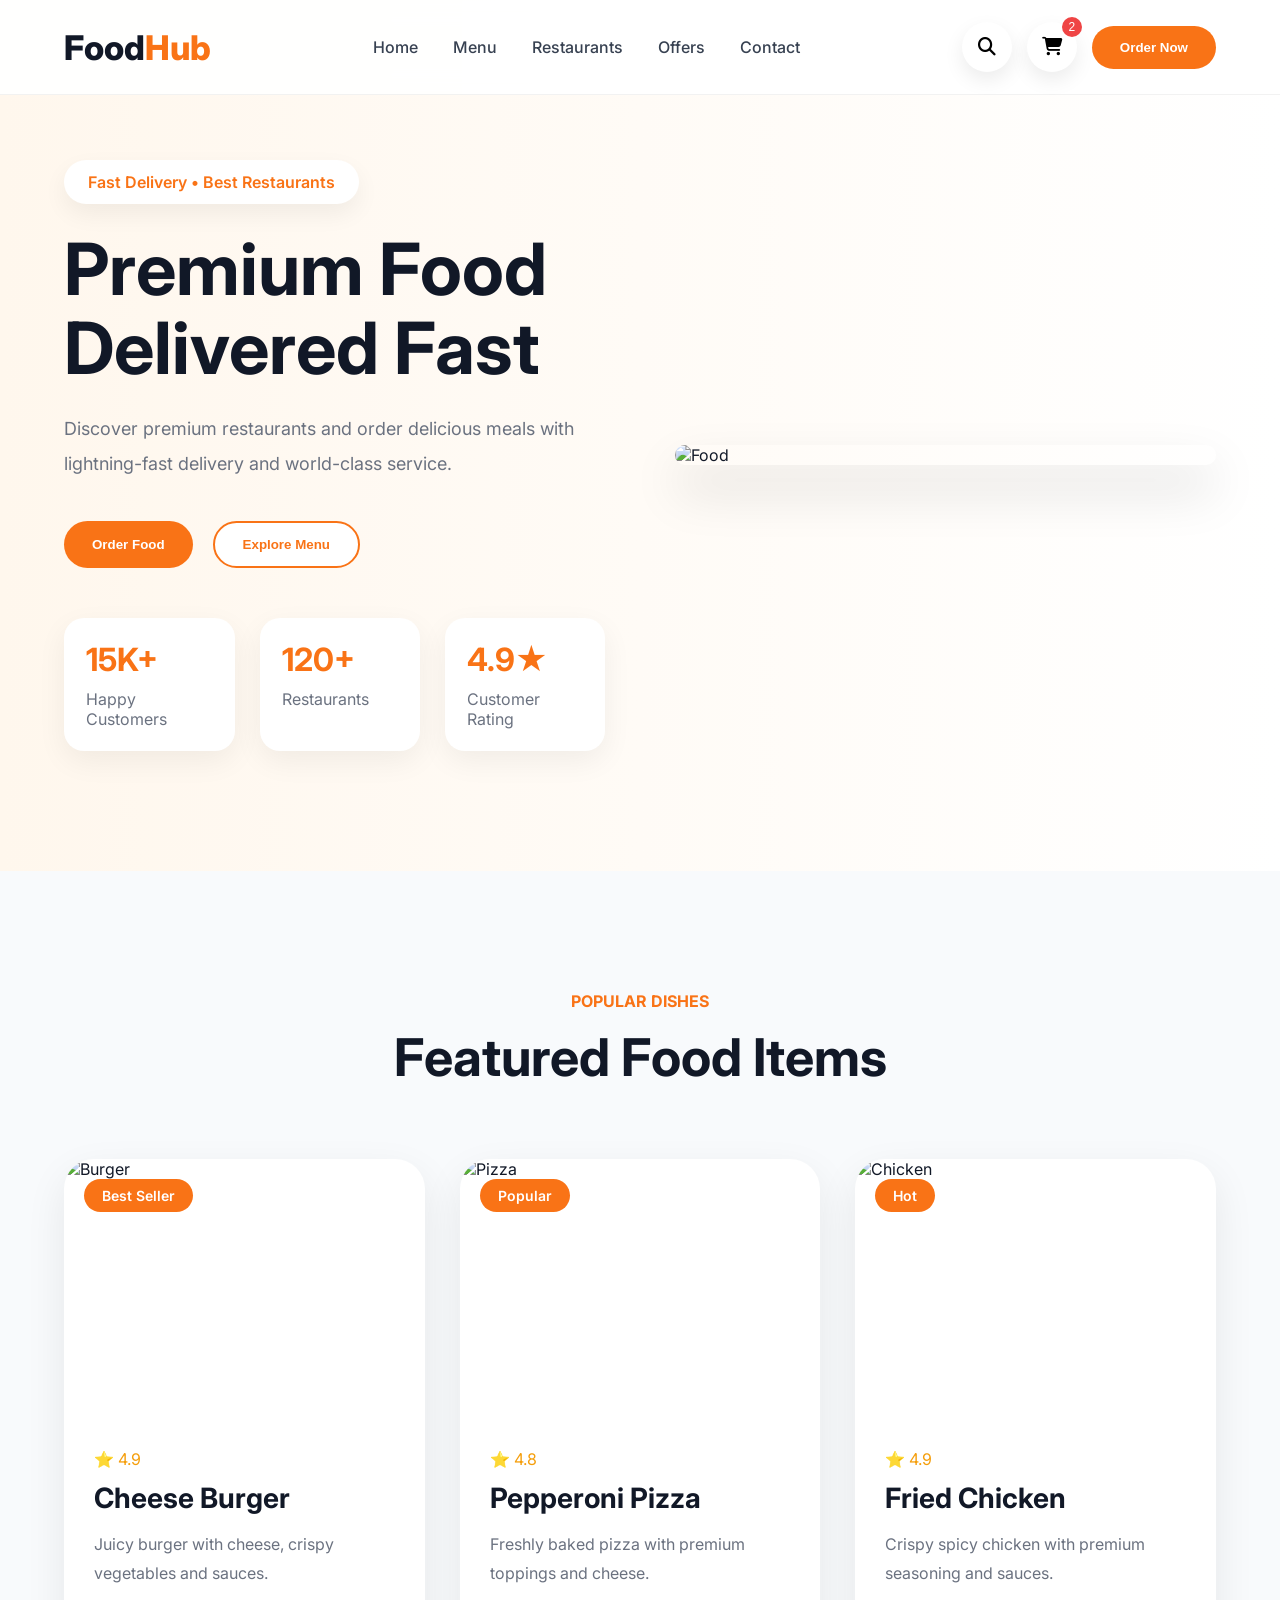
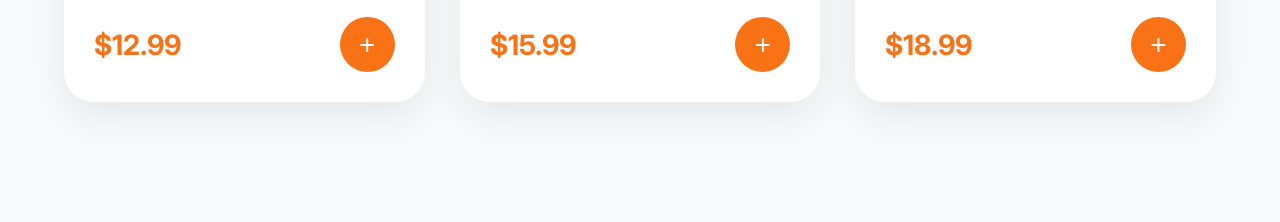
==== index.html @ e3706f66 "Add files via upload" ====
<!DOCTYPE html>
<html lang="en">

<head>

  <meta charset="UTF-8">
  <meta name="viewport" content="width=device-width, initial-scale=1.0">

  <title>FoodHub - Premium Food Delivery</title>

  <!-- GOOGLE FONT -->

  <link rel="preconnect" href="https://fonts.googleapis.com">
  <link rel="preconnect" href="https://fonts.gstatic.com" crossorigin>

  <link href="https://fonts.googleapis.com/css2?family=Inter:wght@300;400;500;600;700;800&display=swap"
    rel="stylesheet">

  <!-- FONT AWESOME -->

  <link rel="stylesheet"
    href="https://cdnjs.cloudflare.com/ajax/libs/font-awesome/6.5.1/css/all.min.css"/>

  <!-- CSS -->

  <link rel="stylesheet" href="style.css">

</head>

<body>


  <!-- HEADER -->

  <header class="header">

    <div class="container navbar">

      <!-- LOGO -->

      <div class="logo">
        Food<span>Hub</span>
      </div>


      <!-- NAVIGATION -->

      <nav class="nav-menu" id="navMenu">

        <ul class="nav-links">

          <li><a href="#home">Home</a></li>
          <li><a href="#foods">Menu</a></li>
          <li><a href="#restaurants">Restaurants</a></li>
          <li><a href="#offers">Offers</a></li>
          <li><a href="#contact">Contact</a></li>

        </ul>

      </nav>


      <!-- ACTION BUTTONS -->

      <div class="nav-actions">

        <button class="icon-btn">
          <i class="fa-solid fa-magnifying-glass"></i>
        </button>

        <button class="icon-btn cart-icon">

          <i class="fa-solid fa-cart-shopping"></i>

          <span class="cart-count">
            2
          </span>

        </button>

        <button class="primary-btn">
          Order Now
        </button>

      </div>


      <!-- MOBILE MENU -->

      <div class="menu-toggle" id="menuToggle">

        <i class="fa-solid fa-bars"></i>

      </div>

    </div>

  </header>



  <!-- HERO SECTION -->

  <section class="hero" id="home">

    <div class="container hero-container">

      <!-- LEFT -->

      <div class="hero-content">

        <div class="hero-badge">
          Fast Delivery • Best Restaurants
        </div>

        <h1>

          Premium Food <br>
          Delivered Fast

        </h1>

        <p>

          Discover premium restaurants and order delicious meals
          with lightning-fast delivery and world-class service.

        </p>

        <div class="hero-buttons">

          <button class="primary-btn">
            Order Food
          </button>

          <button class="secondary-btn">
            Explore Menu
          </button>

        </div>


        <!-- STATS -->

        <div class="hero-stats">

          <div class="stat-card">

            <h3>15K+</h3>
            <span>Happy Customers</span>

          </div>

          <div class="stat-card">

            <h3>120+</h3>
            <span>Restaurants</span>

          </div>

          <div class="stat-card">

            <h3>4.9★</h3>
            <span>Customer Rating</span>

          </div>

        </div>

      </div>



      <!-- RIGHT -->

      <div class="hero-image">

        <img
          src="https://images.unsplash.com/photo-1504674900247-0877df9cc836?q=80&w=1200&auto=format&fit=crop"
          alt="Food">

      </div>

    </div>

  </section>



  <!-- FOOD SECTION -->

  <section class="foods" id="foods">

    <div class="container">

      <div class="section-header">

        <span>POPULAR DISHES</span>

        <h2>
          Featured Food Items
        </h2>

      </div>


      <div class="food-grid">


        <!-- CARD 1 -->

        <div class="food-card">

          <div class="food-image">

            <img
              src="https://images.unsplash.com/photo-1568901346375-23c9450c58cd?q=80&w=1200&auto=format&fit=crop"
              alt="Burger">

            <div class="food-tag">
              Best Seller
            </div>

          </div>

          <div class="food-content">

            <div class="food-rating">
              ⭐ 4.9
            </div>

            <h3>Cheese Burger</h3>

            <p>

              Juicy burger with cheese,
              crispy vegetables and sauces.

            </p>

            <div class="food-bottom">

              <span class="price">
                $12.99
              </span>

              <button class="add-btn">
                +
              </button>

            </div>

          </div>

        </div>



        <!-- CARD 2 -->

        <div class="food-card">

          <div class="food-image">

            <img
              src="https://images.unsplash.com/photo-1513104890138-7c749659a591?q=80&w=1200&auto=format&fit=crop"
              alt="Pizza">

            <div class="food-tag">
              Popular
            </div>

          </div>

          <div class="food-content">

            <div class="food-rating">
              ⭐ 4.8
            </div>

            <h3>Pepperoni Pizza</h3>

            <p>

              Freshly baked pizza with
              premium toppings and cheese.

            </p>

            <div class="food-bottom">

              <span class="price">
                $15.99
              </span>

              <button class="add-btn">
                +
              </button>

            </div>

          </div>

        </div>



        <!-- CARD 3 -->

        <div class="food-card">

          <div class="food-image">

            <img
              src="https://images.unsplash.com/photo-1527477396000-e27163b481c2?q=80&w=1200&auto=format&fit=crop"
              alt="Chicken">

            <div class="food-tag">
              Hot
            </div>

          </div>

          <div class="food-content">

            <div class="food-rating">
              ⭐ 4.9
            </div>

            <h3>Fried Chicken</h3>

            <p>

              Crispy spicy chicken with
              premium seasoning and sauces.

            </p>

            <div class="food-bottom">

              <span class="price">
                $18.99
              </span>

              <button class="add-btn">
                +
              </button>

            </div>

          </div>

        </div>

      </div>

    </div>

  </section>


  <!-- JS -->

  <script src="script.js"></script>

</body>

</html>
---- style.css ----
*{
  margin:0;
  padding:0;
  box-sizing:border-box;
}

html{
  scroll-behavior:smooth;
}

body{
  font-family:'Inter',sans-serif;
  background:#f8fafc;
  color:#111827;
  overflow-x:hidden;
}

img{
  max-width:100%;
  display:block;
}

.container{
  width:90%;
  max-width:1200px;
  margin:auto;
}

/* HEADER */

.header{
  position:fixed;
  top:0;
  left:0;
  width:100%;
  z-index:1000;
  background:rgba(255,255,255,0.92);
  backdrop-filter:blur(12px);
  border-bottom:1px solid rgba(0,0,0,0.05);
  transition:0.3s;
}

.navbar{
  display:flex;
  justify-content:space-between;
  align-items:center;
  padding:22px 0;
}

.logo{
  font-size:34px;
  font-weight:800;
}

.logo span{
  color:#f97316;
}

/* NAVIGATION */

.nav-menu{
  display:flex;
  align-items:center;
}

.nav-links{
  display:flex;
  list-style:none;
  gap:35px;
}

.nav-links a{
  text-decoration:none;
  color:#374151;
  font-weight:500;
  position:relative;
  transition:0.3s;
}

.nav-links a::after{
  content:'';
  position:absolute;
  left:0;
  bottom:-8px;
  width:0%;
  height:2px;
  background:#f97316;
  transition:0.3s;
}

.nav-links a:hover{
  color:#f97316;
}

.nav-links a:hover::after{
  width:100%;
}

/* BUTTONS */

.nav-actions{
  display:flex;
  align-items:center;
  gap:15px;
}

.icon-btn{
  width:50px;
  height:50px;
  border:none;
  border-radius:50%;
  background:white;
  cursor:pointer;
  font-size:18px;
  box-shadow:0 8px 20px rgba(0,0,0,0.08);
  transition:0.3s;
}

.icon-btn:hover{
  background:#f97316;
  color:white;
}

.primary-btn{
  padding:14px 28px;
  border:none;
  border-radius:50px;
  background:#f97316;
  color:white;
  font-weight:600;
  cursor:pointer;
  transition:0.3s;
}

.primary-btn:hover{
  transform:translateY(-3px);
  box-shadow:0 15px 30px rgba(249,115,22,0.35);
}

.secondary-btn{
  padding:14px 28px;
  border-radius:50px;
  border:2px solid #f97316;
  background:white;
  color:#f97316;
  font-weight:600;
  cursor:pointer;
  transition:0.3s;
}

.secondary-btn:hover{
  background:#f97316;
  color:white;
}

/* CART */

.cart-icon{
  position:relative;
}

.cart-count{
  position:absolute;
  top:-5px;
  right:-5px;
  width:20px;
  height:20px;
  border-radius:50%;
  background:#ef4444;
  color:white;
  font-size:12px;
  display:flex;
  align-items:center;
  justify-content:center;
}

/* HERO */

.hero{
  padding-top:160px;
  padding-bottom:120px;
  background:linear-gradient(to right,#fff7ed,#ffffff);
}

.hero-container{
  display:grid;
  grid-template-columns:repeat(2,1fr);
  align-items:center;
  gap:70px;
}

.hero-badge{
  display:inline-block;
  background:white;
  color:#f97316;
  padding:12px 24px;
  border-radius:50px;
  font-weight:600;
  margin-bottom:25px;
  box-shadow:0 10px 25px rgba(0,0,0,0.06);
}

.hero-content h1{
  font-size:72px;
  line-height:1.1;
  margin-bottom:25px;
}

.hero-content p{
  color:#6b7280;
  line-height:1.9;
  font-size:18px;
  margin-bottom:40px;
}

.hero-buttons{
  display:flex;
  gap:20px;
  margin-bottom:50px;
}

.hero-stats{
  display:flex;
  gap:25px;
}

.stat-card{
  background:white;
  padding:22px;
  border-radius:20px;
  min-width:160px;
  box-shadow:0 10px 30px rgba(0,0,0,0.06);
}

.stat-card h3{
  color:#f97316;
  font-size:32px;
  margin-bottom:10px;
}

.stat-card span{
  color:#6b7280;
}

.hero-image img{
  width:100%;
  border-radius:40px;
  box-shadow:0 25px 50px rgba(0,0,0,0.15);
}

/* FOOD SECTION */

.foods{
  padding:120px 0;
}

.section-header{
  text-align:center;
  margin-bottom:70px;
}

.section-header span{
  color:#f97316;
  font-weight:700;
}

.section-header h2{
  font-size:52px;
  margin-top:15px;
}

.food-grid{
  display:grid;
  grid-template-columns:repeat(auto-fit,minmax(320px,1fr));
  gap:35px;
}

.food-card{
  background:white;
  border-radius:30px;
  overflow:hidden;
  transition:0.4s;
  box-shadow:0 15px 40px rgba(0,0,0,0.08);
}

.food-card:hover{
  transform:translateY(-12px);
}

.food-image{
  position:relative;
  overflow:hidden;
}

.food-image img{
  width:100%;
  height:260px;
  object-fit:cover;
  transition:0.4s;
}

.food-card:hover img{
  transform:scale(1.08);
}

.food-tag{
  position:absolute;
  top:20px;
  left:20px;
  background:#f97316;
  color:white;
  padding:8px 18px;
  border-radius:50px;
  font-size:14px;
  font-weight:600;
}

.food-content{
  padding:30px;
}

.food-rating{
  color:#f59e0b;
  margin-bottom:12px;
}

.food-content h3{
  font-size:28px;
  margin-bottom:15px;
}

.food-content p{
  color:#6b7280;
  line-height:1.8;
}

.food-bottom{
  margin-top:30px;
  display:flex;
  justify-content:space-between;
  align-items:center;
}

.price{
  font-size:28px;
  font-weight:700;
  color:#f97316;
}

.add-btn{
  width:55px;
  height:55px;
  border:none;
  border-radius:50%;
  background:#f97316;
  color:white;
  font-size:28px;
  cursor:pointer;
  transition:0.3s;
}

.add-btn:hover{
  transform:rotate(90deg);
}

/* MOBILE MENU */

.menu-toggle{
  display:none;
  font-size:30px;
  cursor:pointer;
}

/* RESPONSIVE */

@media(max-width:992px){

  .menu-toggle{
    display:block;
  }

  .nav-menu{
    position:fixed;
    top:0;
    right:-100%;
    width:300px;
    height:100vh;
    background:white;
    padding:120px 35px;
    transition:0.4s;
    box-shadow:-10px 0 30px rgba(0,0,0,0.08);
  }

  .nav-menu.active{
    right:0;
  }

  .nav-links{
    flex-direction:column;
    align-items:flex-start;
  }

  .nav-actions{
    display:none;
  }

  .hero{
    text-align:center;
  }

  .hero-container{
    grid-template-columns:1fr;
  }

  .hero-content h1{
    font-size:54px;
  }

  .hero-buttons,
  .hero-stats{
    justify-content:center;
    flex-wrap:wrap;
  }

}

@media(max-width:768px){

  .hero{
    padding-top:130px;
  }

  .hero-content h1{
    font-size:42px;
  }

  .hero-buttons{
    flex-direction:column;
  }

  .primary-btn,
  .secondary-btn{
    width:100%;
  }

  .section-header h2{
    font-size:36px;
  }

  .food-grid{
    grid-template-columns:1fr;
  }

}

@media(max-width:480px){

  .logo{
    font-size:28px;
  }

  .hero-content h1{
    font-size:34px;
  }

  .hero-content p{
    font-size:15px;
  }

  .section-header h2{
    font-size:30px;
  }

  .food-content{
    padding:22px;
  }

  .food-image img{
    height:220px;
  }

  .nav-menu{
    width:100%;
  }

}
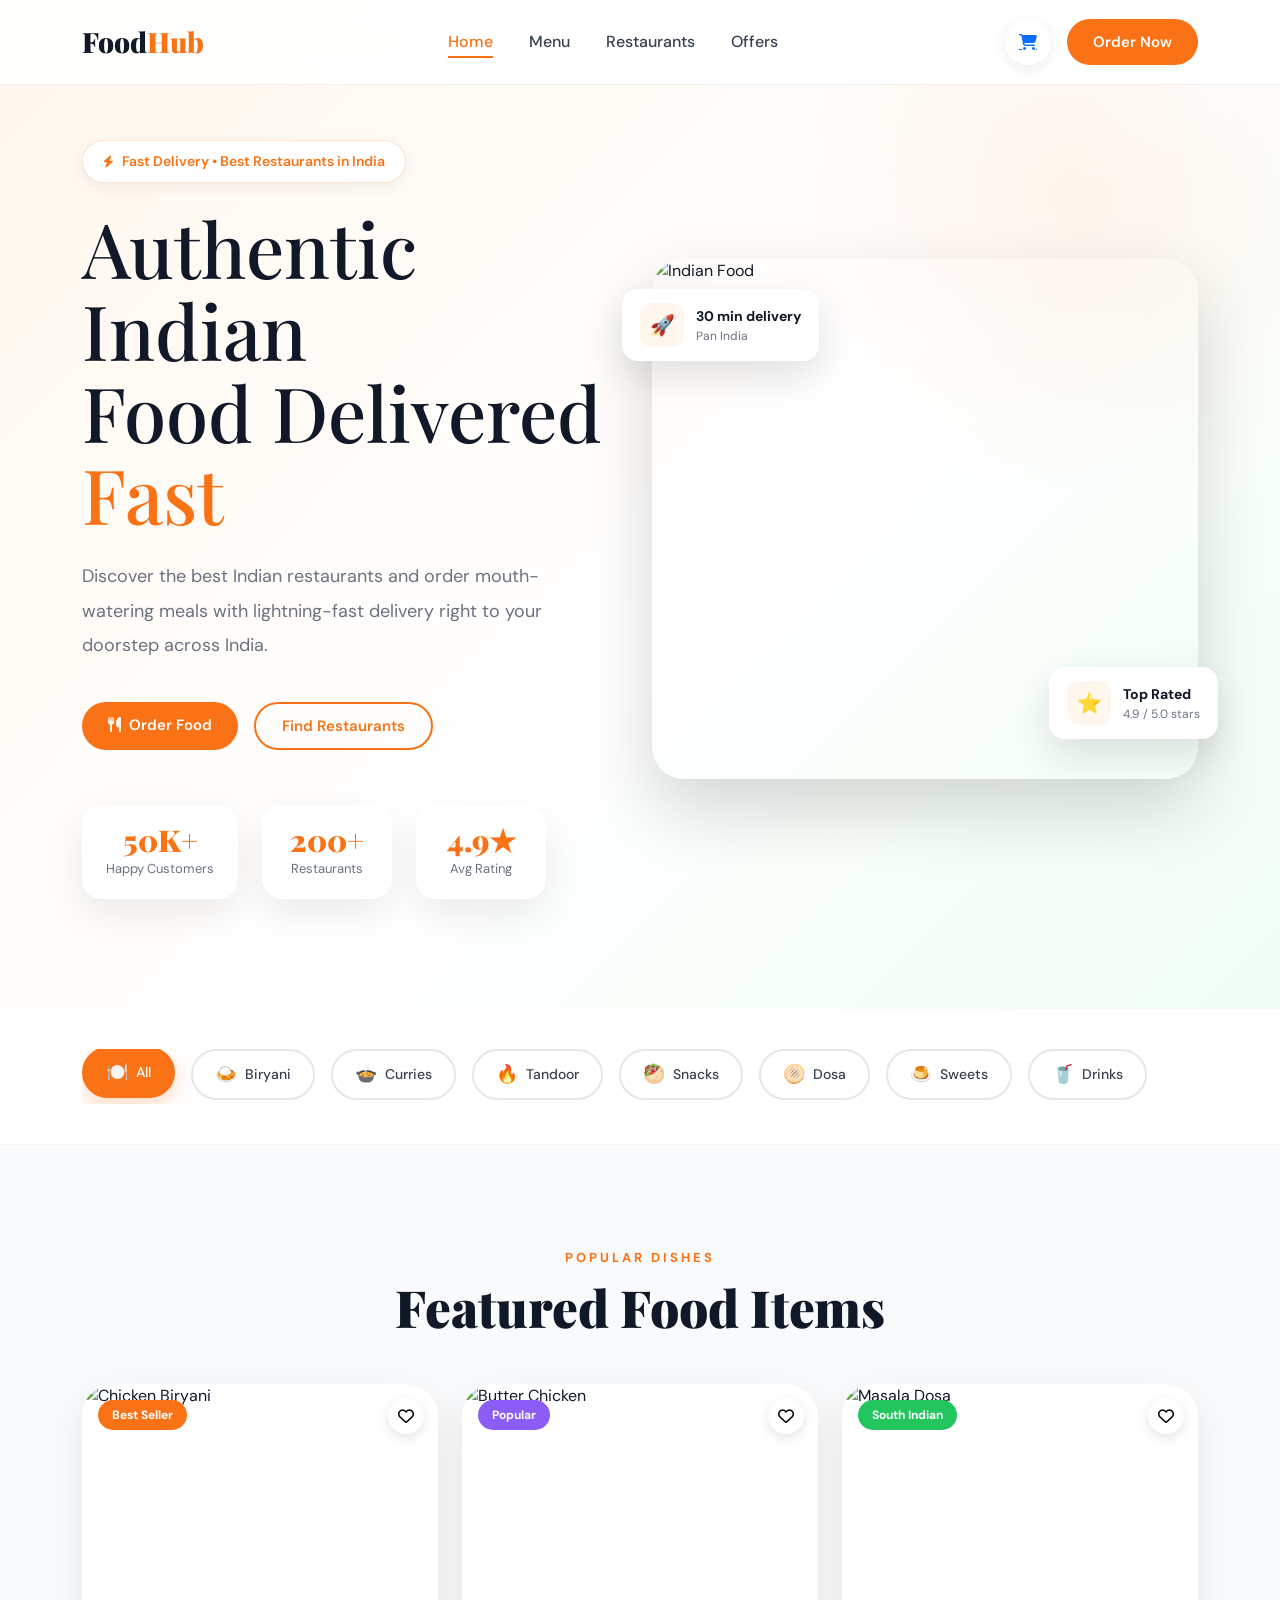
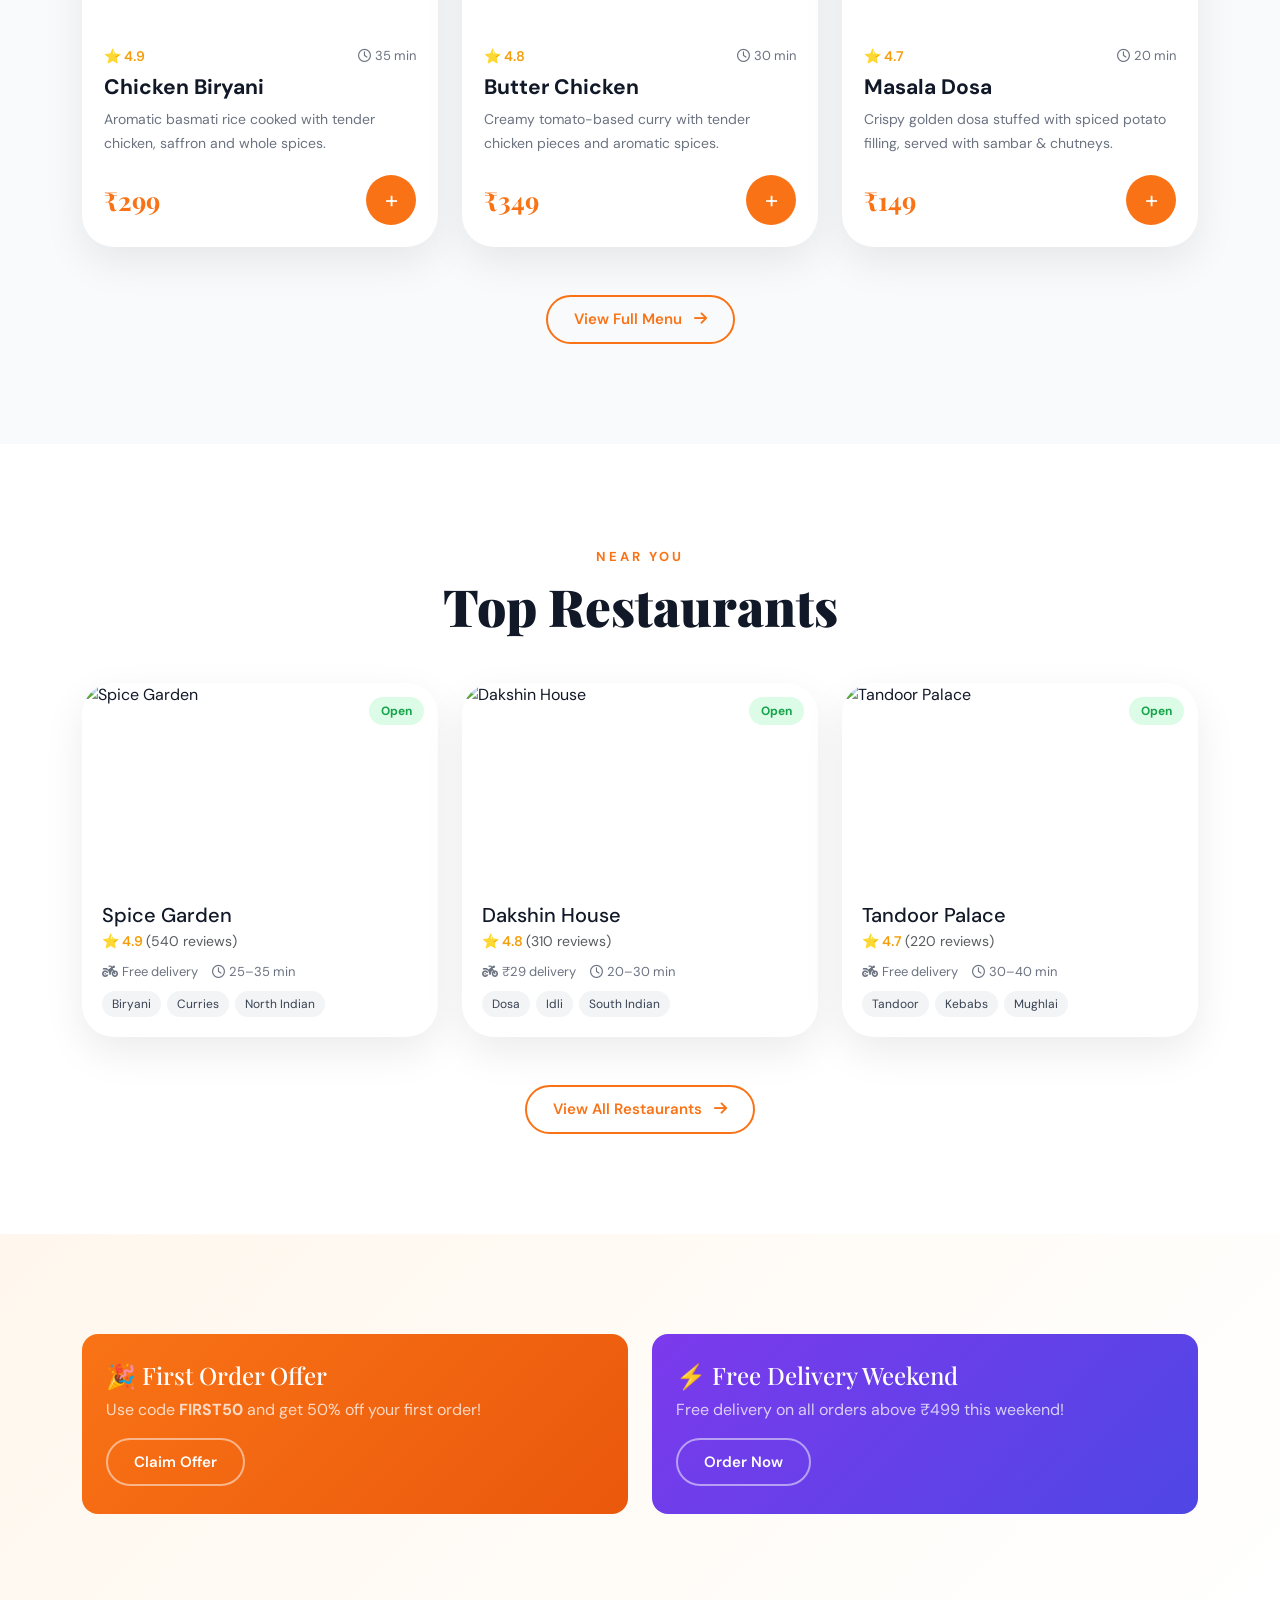
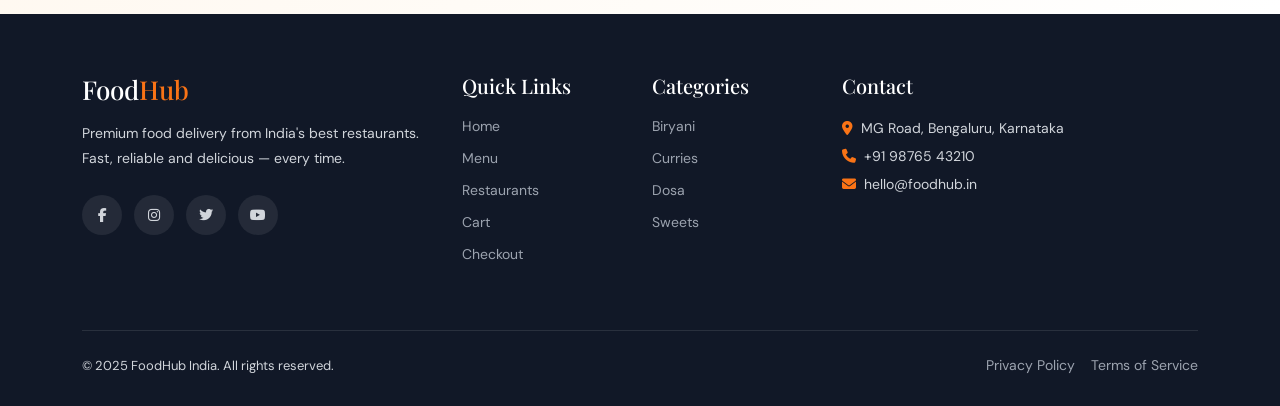
==== commit f771878b: "Initial commit" ====
--- a/index.html
+++ b/index.html
@@ -1,368 +1,382 @@
-<!DOCTYPE html>
-<html lang="en">
-
-<head>
-
-  <meta charset="UTF-8">
-  <meta name="viewport" content="width=device-width, initial-scale=1.0">
-
-  <title>FoodHub - Premium Food Delivery</title>
-
-  <!-- GOOGLE FONT -->
-
-  <link rel="preconnect" href="https://fonts.googleapis.com">
-  <link rel="preconnect" href="https://fonts.gstatic.com" crossorigin>
-
-  <link href="https://fonts.googleapis.com/css2?family=Inter:wght@300;400;500;600;700;800&display=swap"
-    rel="stylesheet">
-
-  <!-- FONT AWESOME -->
-
-  <link rel="stylesheet"
-    href="https://cdnjs.cloudflare.com/ajax/libs/font-awesome/6.5.1/css/all.min.css"/>
-
-  <!-- CSS -->
-
-  <link rel="stylesheet" href="style.css">
-
-</head>
-
-<body>
-
-
-  <!-- HEADER -->
-
-  <header class="header">
-
-    <div class="container navbar">
-
-      <!-- LOGO -->
-
-      <div class="logo">
-        Food<span>Hub</span>
-      </div>
-
-
-      <!-- NAVIGATION -->
-
-      <nav class="nav-menu" id="navMenu">
-
-        <ul class="nav-links">
-
-          <li><a href="#home">Home</a></li>
-          <li><a href="#foods">Menu</a></li>
-          <li><a href="#restaurants">Restaurants</a></li>
-          <li><a href="#offers">Offers</a></li>
-          <li><a href="#contact">Contact</a></li>
-
-        </ul>
-
-      </nav>
-
-
-      <!-- ACTION BUTTONS -->
-
-      <div class="nav-actions">
-
-        <button class="icon-btn">
-          <i class="fa-solid fa-magnifying-glass"></i>
-        </button>
-
-        <button class="icon-btn cart-icon">
-
-          <i class="fa-solid fa-cart-shopping"></i>
-
-          <span class="cart-count">
-            2
-          </span>
-
-        </button>
-
-        <button class="primary-btn">
-          Order Now
-        </button>
-
-      </div>
-
-
-      <!-- MOBILE MENU -->
-
-      <div class="menu-toggle" id="menuToggle">
-
-        <i class="fa-solid fa-bars"></i>
-
-      </div>
-
-    </div>
-
-  </header>
-
-
-
-  <!-- HERO SECTION -->
-
-  <section class="hero" id="home">
-
-    <div class="container hero-container">
-
-      <!-- LEFT -->
-
-      <div class="hero-content">
-
-        <div class="hero-badge">
-          Fast Delivery • Best Restaurants
-        </div>
-
-        <h1>
-
-          Premium Food <br>
-          Delivered Fast
-
-        </h1>
-
-        <p>
-
-          Discover premium restaurants and order delicious meals
-          with lightning-fast delivery and world-class service.
-
-        </p>
-
-        <div class="hero-buttons">
-
-          <button class="primary-btn">
-            Order Food
-          </button>
-
-          <button class="secondary-btn">
-            Explore Menu
-          </button>
-
-        </div>
-
-
-        <!-- STATS -->
-
-        <div class="hero-stats">
-
-          <div class="stat-card">
-
-            <h3>15K+</h3>
-            <span>Happy Customers</span>
-
-          </div>
-
-          <div class="stat-card">
-
-            <h3>120+</h3>
-            <span>Restaurants</span>
-
-          </div>
-
-          <div class="stat-card">
-
-            <h3>4.9★</h3>
-            <span>Customer Rating</span>
-
-          </div>
-
-        </div>
-
-      </div>
-
-
-
-      <!-- RIGHT -->
-
-      <div class="hero-image">
-
-        <img
-          src="https://images.unsplash.com/photo-1504674900247-0877df9cc836?q=80&w=1200&auto=format&fit=crop"
-          alt="Food">
-
-      </div>
-
-    </div>
-
-  </section>
-
-
-
-  <!-- FOOD SECTION -->
-
-  <section class="foods" id="foods">
-
-    <div class="container">
-
-      <div class="section-header">
-
-        <span>POPULAR DISHES</span>
-
-        <h2>
-          Featured Food Items
-        </h2>
-
-      </div>
-
-
-      <div class="food-grid">
-
-
-        <!-- CARD 1 -->
-
-        <div class="food-card">
-
-          <div class="food-image">
-
-            <img
-              src="https://images.unsplash.com/photo-1568901346375-23c9450c58cd?q=80&w=1200&auto=format&fit=crop"
-              alt="Burger">
-
-            <div class="food-tag">
-              Best Seller
-            </div>
-
-          </div>
-
-          <div class="food-content">
-
-            <div class="food-rating">
-              ⭐ 4.9
-            </div>
-
-            <h3>Cheese Burger</h3>
-
-            <p>
-
-              Juicy burger with cheese,
-              crispy vegetables and sauces.
-
-            </p>
-
-            <div class="food-bottom">
-
-              <span class="price">
-                $12.99
-              </span>
-
-              <button class="add-btn">
-                +
-              </button>
-
-            </div>
-
-          </div>
-
-        </div>
-
-
-
-        <!-- CARD 2 -->
-
-        <div class="food-card">
-
-          <div class="food-image">
-
-            <img
-              src="https://images.unsplash.com/photo-1513104890138-7c749659a591?q=80&w=1200&auto=format&fit=crop"
-              alt="Pizza">
-
-            <div class="food-tag">
-              Popular
-            </div>
-
-          </div>
-
-          <div class="food-content">
-
-            <div class="food-rating">
-              ⭐ 4.8
-            </div>
-
-            <h3>Pepperoni Pizza</h3>
-
-            <p>
-
-              Freshly baked pizza with
-              premium toppings and cheese.
-
-            </p>
-
-            <div class="food-bottom">
-
-              <span class="price">
-                $15.99
-              </span>
-
-              <button class="add-btn">
-                +
-              </button>
-
-            </div>
-
-          </div>
-
-        </div>
-
-
-
-        <!-- CARD 3 -->
-
-        <div class="food-card">
-
-          <div class="food-image">
-
-            <img
-              src="https://images.unsplash.com/photo-1527477396000-e27163b481c2?q=80&w=1200&auto=format&fit=crop"
-              alt="Chicken">
-
-            <div class="food-tag">
-              Hot
-            </div>
-
-          </div>
-
-          <div class="food-content">
-
-            <div class="food-rating">
-              ⭐ 4.9
-            </div>
-
-            <h3>Fried Chicken</h3>
-
-            <p>
-
-              Crispy spicy chicken with
-              premium seasoning and sauces.
-
-            </p>
-
-            <div class="food-bottom">
-
-              <span class="price">
-                $18.99
-              </span>
-
-              <button class="add-btn">
-                +
-              </button>
-
-            </div>
-
-          </div>
-
-        </div>
-
-      </div>
-
-    </div>
-
-  </section>
-
-
-  <!-- JS -->
-
-  <script src="script.js"></script>
-
-</body>
-
+<!DOCTYPE html>
+<html lang="en">
+<head>
+  <meta charset="UTF-8"/>
+  <meta name="viewport" content="width=device-width, initial-scale=1.0"/>
+  <title>FoodHub India — Premium Food Delivery</title>
+  <link rel="stylesheet" href="https://cdn.jsdelivr.net/npm/bootstrap@5.3.3/dist/css/bootstrap.min.css"/>
+  <link rel="stylesheet" href="https://cdnjs.cloudflare.com/ajax/libs/font-awesome/6.5.1/css/all.min.css"/>
+  <link href="https://fonts.googleapis.com/css2?family=Playfair+Display:wght@700;900&family=DM+Sans:wght@300;400;500;600;700&display=swap" rel="stylesheet"/>
+  <link rel="stylesheet" href="css/style.css"/>
+</head>
+<body>
+
+<!-- NAVBAR -->
+<nav class="navbar navbar-expand-lg fixed-top">
+  <div class="container">
+    <a class="navbar-brand" href="index.html"><span class="logo-text">Food<span>Hub</span></span></a>
+    <button class="navbar-toggler border-0" type="button" data-bs-toggle="collapse" data-bs-target="#navbarNav">
+      <i class="fa-solid fa-bars" style="font-size:22px;"></i>
+    </button>
+    <div class="collapse navbar-collapse" id="navbarNav">
+      <ul class="navbar-nav mx-auto gap-1">
+        <li class="nav-item"><a class="nav-link active-link" href="index.html">Home</a></li>
+        <li class="nav-item"><a class="nav-link" href="menu.html">Menu</a></li>
+        <li class="nav-item"><a class="nav-link" href="restaurants.html">Restaurants</a></li>
+        <li class="nav-item"><a class="nav-link" href="index.html#offers">Offers</a></li>
+      </ul>
+      <div class="d-flex align-items-center gap-3">
+        <a href="cart.html" class="btn-icon cart-badge">
+          <i class="fa-solid fa-cart-shopping"></i>
+          <span class="badge-count">0</span>
+        </a>
+        <a href="menu.html" class="btn-primary-custom">Order Now</a>
+      </div>
+    </div>
+  </div>
+</nav>
+
+
+<!-- HERO -->
+<section class="hero" id="home">
+  <div class="container">
+    <div class="row align-items-center gy-5">
+      <div class="col-lg-6">
+        <div class="hero-badge">
+          <i class="fa-solid fa-bolt"></i>
+          Fast Delivery &bull; Best Restaurants in India
+        </div>
+        <h1>
+          Authentic Indian<br>
+          Food Delivered <span class="highlight">Fast</span>
+        </h1>
+        <p>
+          Discover the best Indian restaurants and order mouth-watering meals
+          with lightning-fast delivery right to your doorstep across India.
+        </p>
+        <div class="hero-actions">
+          <a href="menu.html" class="btn-primary-custom">
+            <i class="fa-solid fa-utensils me-2"></i>Order Food
+          </a>
+          <a href="restaurants.html" class="btn-outline-custom">Find Restaurants</a>
+        </div>
+        <div class="hero-stats">
+          <div class="stat-pill">
+            <div class="number">50K+</div>
+            <div class="label">Happy Customers</div>
+          </div>
+          <div class="stat-pill">
+            <div class="number">200+</div>
+            <div class="label">Restaurants</div>
+          </div>
+          <div class="stat-pill">
+            <div class="number">4.9★</div>
+            <div class="label">Avg Rating</div>
+          </div>
+        </div>
+      </div>
+      <div class="col-lg-6">
+        <div class="hero-img-wrap">
+          <img src="https://images.unsplash.com/photo-1585937421612-70a008356fbe?q=80&w=1200&auto=format&fit=crop" alt="Indian Food"/>
+          <div class="hero-float-card card-top">
+            <div class="icon">🚀</div>
+            <div class="info">
+              <div class="title">30 min delivery</div>
+              <div class="sub">Pan India</div>
+            </div>
+          </div>
+          <div class="hero-float-card card-bottom">
+            <div class="icon">⭐</div>
+            <div class="info">
+              <div class="title">Top Rated</div>
+              <div class="sub">4.9 / 5.0 stars</div>
+            </div>
+          </div>
+        </div>
+      </div>
+    </div>
+  </div>
+</section>
+
+
+<!-- CATEGORIES -->
+<section class="category-bar">
+  <div class="container">
+    <div class="d-flex gap-3 overflow-auto pb-1" style="scrollbar-width:none;">
+      <a href="menu.html?cat=all"     class="cat-pill active"><span class="emoji">🍽️</span> All</a>
+      <a href="menu.html?cat=biryani" class="cat-pill"><span class="emoji">🍛</span> Biryani</a>
+      <a href="menu.html?cat=curry"   class="cat-pill"><span class="emoji">🍲</span> Curries</a>
+      <a href="menu.html?cat=tandoor" class="cat-pill"><span class="emoji">🔥</span> Tandoor</a>
+      <a href="menu.html?cat=snacks"  class="cat-pill"><span class="emoji">🥙</span> Snacks</a>
+      <a href="menu.html?cat=dosa"    class="cat-pill"><span class="emoji">🫓</span> Dosa</a>
+      <a href="menu.html?cat=sweets"  class="cat-pill"><span class="emoji">🍮</span> Sweets</a>
+      <a href="menu.html?cat=drinks"  class="cat-pill"><span class="emoji">🥤</span> Drinks</a>
+    </div>
+  </div>
+</section>
+
+
+<!-- FEATURED FOOD -->
+<section class="section-pad" id="foods">
+  <div class="container">
+    <div class="text-center mb-5 fade-in">
+      <span class="section-label">POPULAR DISHES</span>
+      <h2 class="section-title">Featured Food Items</h2>
+    </div>
+    <div class="row g-4">
+
+      <div class="col-md-6 col-lg-4 fade-in">
+        <div class="food-card">
+          <div class="food-img-wrap">
+            <img src="https://images.unsplash.com/photo-1563379091339-03b21ab4a4f8?q=80&w=800&auto=format&fit=crop" alt="Chicken Biryani"/>
+            <span class="food-badge">Best Seller</span>
+            <button class="food-fav" title="Favourite"><i class="fa-regular fa-heart"></i></button>
+          </div>
+          <div class="food-body">
+            <div class="food-meta">
+              <span class="food-rating">⭐ 4.9</span>
+              <span class="food-time"><i class="fa-regular fa-clock me-1"></i>35 min</span>
+            </div>
+            <h5>Chicken Biryani</h5>
+            <p>Aromatic basmati rice cooked with tender chicken, saffron and whole spices.</p>
+            <div class="food-footer">
+              <span class="food-price">₹299</span>
+              <button class="btn-add" data-id="1" data-name="Chicken Biryani" data-price="299"
+                data-img="https://images.unsplash.com/photo-1563379091339-03b21ab4a4f8?q=80&w=200&auto=format&fit=crop">+</button>
+            </div>
+          </div>
+        </div>
+      </div>
+
+      <div class="col-md-6 col-lg-4 fade-in">
+        <div class="food-card">
+          <div class="food-img-wrap">
+            <img src="https://images.unsplash.com/photo-1574484284002-952d92456975?q=80&w=800&auto=format&fit=crop" alt="Butter Chicken"/>
+            <span class="food-badge" style="background:#8b5cf6;">Popular</span>
+            <button class="food-fav" title="Favourite"><i class="fa-regular fa-heart"></i></button>
+          </div>
+          <div class="food-body">
+            <div class="food-meta">
+              <span class="food-rating">⭐ 4.8</span>
+              <span class="food-time"><i class="fa-regular fa-clock me-1"></i>30 min</span>
+            </div>
+            <h5>Butter Chicken</h5>
+            <p>Creamy tomato-based curry with tender chicken pieces and aromatic spices.</p>
+            <div class="food-footer">
+              <span class="food-price">₹349</span>
+              <button class="btn-add" data-id="2" data-name="Butter Chicken" data-price="349"
+                data-img="https://images.unsplash.com/photo-1574484284002-952d92456975?q=80&w=200&auto=format&fit=crop">+</button>
+            </div>
+          </div>
+        </div>
+      </div>
+
+      <div class="col-md-6 col-lg-4 fade-in">
+        <div class="food-card">
+          <div class="food-img-wrap">
+            <img src="https://images.unsplash.com/photo-1567188040759-fb8a883dc6d8?q=80&w=800&auto=format&fit=crop" alt="Masala Dosa"/>
+            <span class="food-badge" style="background:#22c55e;">South Indian</span>
+            <button class="food-fav" title="Favourite"><i class="fa-regular fa-heart"></i></button>
+          </div>
+          <div class="food-body">
+            <div class="food-meta">
+              <span class="food-rating">⭐ 4.7</span>
+              <span class="food-time"><i class="fa-regular fa-clock me-1"></i>20 min</span>
+            </div>
+            <h5>Masala Dosa</h5>
+            <p>Crispy golden dosa stuffed with spiced potato filling, served with sambar & chutneys.</p>
+            <div class="food-footer">
+              <span class="food-price">₹149</span>
+              <button class="btn-add" data-id="3" data-name="Masala Dosa" data-price="149"
+                data-img="https://images.unsplash.com/photo-1567188040759-fb8a883dc6d8?q=80&w=200&auto=format&fit=crop">+</button>
+            </div>
+          </div>
+        </div>
+      </div>
+
+    </div>
+    <div class="text-center mt-5">
+      <a href="menu.html" class="btn-outline-custom">View Full Menu <i class="fa-solid fa-arrow-right ms-2"></i></a>
+    </div>
+  </div>
+</section>
+
+
+<!-- TOP RESTAURANTS (preview) -->
+<section class="section-pad bg-white" id="restaurants">
+  <div class="container">
+    <div class="text-center mb-5 fade-in">
+      <span class="section-label">NEAR YOU</span>
+      <h2 class="section-title">Top Restaurants</h2>
+    </div>
+    <div class="row g-4">
+
+      <div class="col-md-6 col-lg-4 fade-in">
+        <div class="resto-card">
+          <div class="resto-img-wrap">
+            <img class="resto-img" src="https://images.unsplash.com/photo-1555396273-367ea4eb4db5?q=80&w=800&auto=format&fit=crop" alt="Spice Garden"/>
+            <span class="resto-status open">Open</span>
+          </div>
+          <div class="resto-body">
+            <h5>Spice Garden</h5>
+            <div class="food-rating">⭐ 4.9 <span class="text-muted fw-normal">(540 reviews)</span></div>
+            <div class="resto-meta">
+              <span><i class="fa-solid fa-motorcycle"></i> Free delivery</span>
+              <span><i class="fa-regular fa-clock"></i> 25–35 min</span>
+            </div>
+            <div class="resto-tags">
+              <span class="resto-tag">Biryani</span>
+              <span class="resto-tag">Curries</span>
+              <span class="resto-tag">North Indian</span>
+            </div>
+          </div>
+        </div>
+      </div>
+
+      <div class="col-md-6 col-lg-4 fade-in">
+        <div class="resto-card">
+          <div class="resto-img-wrap">
+            <img class="resto-img" src="https://images.unsplash.com/photo-1414235077428-338989a2e8c0?q=80&w=800&auto=format&fit=crop" alt="Dakshin House"/>
+            <span class="resto-status open">Open</span>
+          </div>
+          <div class="resto-body">
+            <h5>Dakshin House</h5>
+            <div class="food-rating">⭐ 4.8 <span class="text-muted fw-normal">(310 reviews)</span></div>
+            <div class="resto-meta">
+              <span><i class="fa-solid fa-motorcycle"></i> ₹29 delivery</span>
+              <span><i class="fa-regular fa-clock"></i> 20–30 min</span>
+            </div>
+            <div class="resto-tags">
+              <span class="resto-tag">Dosa</span>
+              <span class="resto-tag">Idli</span>
+              <span class="resto-tag">South Indian</span>
+            </div>
+          </div>
+        </div>
+      </div>
+
+      <div class="col-md-6 col-lg-4 fade-in">
+        <div class="resto-card">
+          <div class="resto-img-wrap">
+            <img class="resto-img" src="https://images.unsplash.com/photo-1517248135467-4c7edcad34c4?q=80&w=800&auto=format&fit=crop" alt="Tandoor Palace"/>
+            <span class="resto-status open">Open</span>
+          </div>
+          <div class="resto-body">
+            <h5>Tandoor Palace</h5>
+            <div class="food-rating">⭐ 4.7 <span class="text-muted fw-normal">(220 reviews)</span></div>
+            <div class="resto-meta">
+              <span><i class="fa-solid fa-motorcycle"></i> Free delivery</span>
+              <span><i class="fa-regular fa-clock"></i> 30–40 min</span>
+            </div>
+            <div class="resto-tags">
+              <span class="resto-tag">Tandoor</span>
+              <span class="resto-tag">Kebabs</span>
+              <span class="resto-tag">Mughlai</span>
+            </div>
+          </div>
+        </div>
+      </div>
+
+    </div>
+    <div class="text-center mt-5">
+      <a href="restaurants.html" class="btn-outline-custom">View All Restaurants <i class="fa-solid fa-arrow-right ms-2"></i></a>
+    </div>
+  </div>
+</section>
+
+
+<!-- OFFERS BANNER -->
+<section class="section-pad" id="offers" style="background:linear-gradient(135deg,#fff7ed,#fff);">
+  <div class="container">
+    <div class="row g-4">
+      <div class="col-md-6 fade-in">
+        <div class="p-4 rounded-4 text-white" style="background:linear-gradient(135deg,#f97316,#ea580c); min-height:180px; display:flex; flex-direction:column; justify-content:center;">
+          <h4 style="font-family:'Playfair Display',serif;">🎉 First Order Offer</h4>
+          <p class="mb-3 opacity-75">Use code <strong>FIRST50</strong> and get 50% off your first order!</p>
+          <a href="menu.html" class="btn-outline-custom" style="color:#fff; border-color:rgba(255,255,255,0.5); width:fit-content;">Claim Offer</a>
+        </div>
+      </div>
+      <div class="col-md-6 fade-in">
+        <div class="p-4 rounded-4 text-white" style="background:linear-gradient(135deg,#7c3aed,#4f46e5); min-height:180px; display:flex; flex-direction:column; justify-content:center;">
+          <h4 style="font-family:'Playfair Display',serif;">⚡ Free Delivery Weekend</h4>
+          <p class="mb-3 opacity-75">Free delivery on all orders above ₹499 this weekend!</p>
+          <a href="menu.html" class="btn-outline-custom" style="color:#fff; border-color:rgba(255,255,255,0.5); width:fit-content;">Order Now</a>
+        </div>
+      </div>
+    </div>
+  </div>
+</section>
+
+
+<!-- FOOTER -->
+<footer>
+  <div class="container">
+    <div class="row g-4 mb-5">
+      <div class="col-lg-4">
+        <h5 class="mb-3" style="font-size:26px;">Food<span style="color:var(--primary);">Hub</span></h5>
+        <p style="font-size:14px; line-height:1.8;">Premium food delivery from India's best restaurants. Fast, reliable and delicious — every time.</p>
+        <div class="social-links mt-4">
+          <a href="#" class="social-link"><i class="fab fa-facebook-f"></i></a>
+          <a href="#" class="social-link"><i class="fab fa-instagram"></i></a>
+          <a href="#" class="social-link"><i class="fab fa-twitter"></i></a>
+          <a href="#" class="social-link"><i class="fab fa-youtube"></i></a>
+        </div>
+      </div>
+      <div class="col-6 col-lg-2">
+        <h5>Quick Links</h5>
+        <ul class="footer-list">
+          <li><a href="index.html">Home</a></li>
+          <li><a href="menu.html">Menu</a></li>
+          <li><a href="restaurants.html">Restaurants</a></li>
+          <li><a href="cart.html">Cart</a></li>
+          <li><a href="checkout.html">Checkout</a></li>
+        </ul>
+      </div>
+      <div class="col-6 col-lg-2">
+        <h5>Categories</h5>
+        <ul class="footer-list">
+          <li><a href="menu.html?cat=biryani">Biryani</a></li>
+          <li><a href="menu.html?cat=curry">Curries</a></li>
+          <li><a href="menu.html?cat=dosa">Dosa</a></li>
+          <li><a href="menu.html?cat=sweets">Sweets</a></li>
+        </ul>
+      </div>
+      <div class="col-lg-4">
+        <h5>Contact</h5>
+        <p style="font-size:14px; line-height:2;">
+          <i class="fa-solid fa-location-dot me-2" style="color:var(--primary);"></i>MG Road, Bengaluru, Karnataka<br>
+          <i class="fa-solid fa-phone me-2" style="color:var(--primary);"></i>+91 98765 43210<br>
+          <i class="fa-solid fa-envelope me-2" style="color:var(--primary);"></i>hello@foodhub.in
+        </p>
+      </div>
+    </div>
+    <div class="border-top border-secondary pt-4 d-flex justify-content-between align-items-center flex-wrap gap-3" style="border-color:rgba(255,255,255,0.1) !important;">
+      <p class="mb-0" style="font-size:13px;">© 2025 FoodHub India. All rights reserved.</p>
+      <div class="d-flex gap-3" style="font-size:13px;">
+        <a href="#">Privacy Policy</a>
+        <a href="#">Terms of Service</a>
+      </div>
+    </div>
+  </div>
+</footer>
+
+
+<script src="https://cdn.jsdelivr.net/npm/bootstrap@5.3.3/dist/js/bootstrap.bundle.min.js"></script>
+<script src="js/app.js"></script>
+<script>
+document.querySelectorAll('.btn-add').forEach(btn => {
+  btn.addEventListener('click', () => {
+    FoodHub.addToCart({ id: btn.dataset.id, name: btn.dataset.name, price: parseFloat(btn.dataset.price), img: btn.dataset.img });
+    btn.textContent = '✓'; btn.classList.add('added');
+    setTimeout(() => { btn.textContent = '+'; btn.classList.remove('added'); }, 1200);
+  });
+});
+document.querySelectorAll('.food-fav').forEach(btn => {
+  btn.addEventListener('click', () => {
+    btn.classList.toggle('liked');
+    btn.innerHTML = btn.classList.contains('liked') ? '<i class="fa-solid fa-heart"></i>' : '<i class="fa-regular fa-heart"></i>';
+  });
+});
+</script>
+</body>
 </html>
--- a/css/style.css
+++ b/css/style.css
@@ -0,0 +1,880 @@
+/* ===================================================
+   FoodHub — Premium Food Delivery
+   CSS Custom Styles (used alongside Bootstrap 5)
+=================================================== */
+
+@import url('https://fonts.googleapis.com/css2?family=Playfair+Display:wght@700;900&family=DM+Sans:wght@300;400;500;600;700&display=swap');
+
+:root {
+  --primary: #f97316;
+  --primary-dark: #ea6b0a;
+  --primary-light: #fff7ed;
+  --secondary: #111827;
+  --accent: #fbbf24;
+  --success: #22c55e;
+  --danger: #ef4444;
+  --muted: #6b7280;
+  --card-bg: #ffffff;
+  --body-bg: #f8fafc;
+  --radius: 20px;
+  --radius-lg: 32px;
+  --shadow: 0 15px 40px rgba(0,0,0,0.08);
+  --shadow-hover: 0 25px 55px rgba(249,115,22,0.22);
+  --transition: all 0.35s cubic-bezier(0.4,0,0.2,1);
+}
+
+* { margin:0; padding:0; box-sizing:border-box; }
+html { scroll-behavior:smooth; }
+
+body {
+  font-family: 'DM Sans', sans-serif;
+  background: var(--body-bg);
+  color: var(--secondary);
+  overflow-x: hidden;
+}
+
+h1,h2,h3 { font-family: 'Playfair Display', serif; }
+
+img { max-width:100%; display:block; }
+
+/* ── SCROLLBAR ── */
+::-webkit-scrollbar { width:6px; }
+::-webkit-scrollbar-track { background:#f1f1f1; }
+::-webkit-scrollbar-thumb { background:var(--primary); border-radius:10px; }
+
+/* ── UTILITY ── */
+.section-pad { padding:100px 0; }
+.text-orange { color:var(--primary) !important; }
+.bg-orange { background:var(--primary) !important; }
+
+.section-label {
+  display:inline-block;
+  color:var(--primary);
+  font-weight:700;
+  font-size:13px;
+  letter-spacing:3px;
+  text-transform:uppercase;
+  margin-bottom:12px;
+}
+
+.section-title {
+  font-size:clamp(32px,4vw,52px);
+  font-weight:900;
+  line-height:1.1;
+  color:var(--secondary);
+}
+
+/* ── NAVBAR ── */
+.navbar-brand .logo-text { font-family:'Playfair Display',serif; font-size:28px; font-weight:900; color:var(--secondary); }
+.navbar-brand .logo-text span { color:var(--primary); }
+
+.navbar {
+  background:rgba(255,255,255,0.92) !important;
+  backdrop-filter:blur(14px);
+  border-bottom:1px solid rgba(0,0,0,0.05);
+  padding:16px 0;
+  transition:var(--transition);
+}
+
+.navbar.scrolled { box-shadow:0 8px 30px rgba(0,0,0,0.08); }
+
+.nav-link {
+  color:#374151 !important;
+  font-weight:500;
+  padding:8px 16px !important;
+  position:relative;
+  transition:var(--transition);
+}
+
+.nav-link::after {
+  content:'';
+  position:absolute;
+  left:16px; bottom:4px;
+  width:0; height:2px;
+  background:var(--primary);
+  transition:var(--transition);
+}
+
+.nav-link:hover, .nav-link.active-link { color:var(--primary) !important; }
+.nav-link:hover::after, .nav-link.active-link::after { width:calc(100% - 32px); }
+
+.cart-badge {
+  position:relative;
+  display:inline-flex;
+}
+
+.cart-badge .badge-count {
+  position:absolute;
+  top:-6px; right:-6px;
+  width:18px; height:18px;
+  border-radius:50%;
+  background:var(--danger);
+  color:#fff;
+  font-size:11px;
+  font-weight:700;
+  display:flex;
+  align-items:center;
+  justify-content:center;
+  transition:var(--transition);
+}
+
+.btn-icon {
+  width:46px; height:46px;
+  border:none;
+  border-radius:50%;
+  background:#fff;
+  display:flex; align-items:center; justify-content:center;
+  box-shadow:0 4px 15px rgba(0,0,0,0.08);
+  transition:var(--transition);
+  cursor:pointer;
+}
+
+.btn-icon:hover { background:var(--primary); color:#fff; }
+
+.btn-primary-custom {
+  background:var(--primary);
+  color:#fff;
+  border:none;
+  padding:12px 26px;
+  border-radius:50px;
+  font-weight:600;
+  font-size:15px;
+  transition:var(--transition);
+  cursor:pointer;
+  text-decoration:none;
+  display:inline-block;
+}
+
+.btn-primary-custom:hover {
+  transform:translateY(-3px);
+  box-shadow:0 12px 28px rgba(249,115,22,0.38);
+  color:#fff;
+  background:var(--primary-dark);
+}
+
+.btn-outline-custom {
+  background:transparent;
+  color:var(--primary);
+  border:2px solid var(--primary);
+  padding:11px 26px;
+  border-radius:50px;
+  font-weight:600;
+  font-size:15px;
+  transition:var(--transition);
+  cursor:pointer;
+  text-decoration:none;
+  display:inline-block;
+}
+
+.btn-outline-custom:hover {
+  background:var(--primary);
+  color:#fff;
+}
+
+/* ── HERO ── */
+.hero {
+  padding-top:140px;
+  padding-bottom:110px;
+  background:linear-gradient(135deg, #fff7ed 0%, #fff 55%, #f0fdf4 100%);
+  position:relative;
+  overflow:hidden;
+}
+
+.hero::before {
+  content:'';
+  position:absolute;
+  width:600px; height:600px;
+  background:radial-gradient(circle, rgba(249,115,22,0.08) 0%, transparent 70%);
+  top:-100px; right:-100px;
+  border-radius:50%;
+  pointer-events:none;
+}
+
+.hero-badge {
+  display:inline-flex;
+  align-items:center;
+  gap:8px;
+  background:#fff;
+  border:1px solid rgba(249,115,22,0.2);
+  color:var(--primary);
+  padding:10px 20px;
+  border-radius:50px;
+  font-weight:600;
+  font-size:14px;
+  margin-bottom:24px;
+  box-shadow:0 4px 15px rgba(0,0,0,0.06);
+  animation:fadeSlideDown 0.7s ease both;
+}
+
+.hero-badge i { font-size:12px; }
+
+.hero h1 {
+  font-size:clamp(40px,6vw,76px);
+  line-height:1.08;
+  margin-bottom:24px;
+  animation:fadeSlideUp 0.7s 0.1s ease both;
+}
+
+.hero h1 .highlight {
+  color:var(--primary);
+  position:relative;
+}
+
+.hero p {
+  color:var(--muted);
+  font-size:18px;
+  line-height:1.9;
+  margin-bottom:40px;
+  max-width:520px;
+  animation:fadeSlideUp 0.7s 0.2s ease both;
+}
+
+.hero-actions {
+  display:flex;
+  gap:16px;
+  flex-wrap:wrap;
+  margin-bottom:55px;
+  animation:fadeSlideUp 0.7s 0.3s ease both;
+}
+
+.hero-stats {
+  display:flex;
+  gap:24px;
+  flex-wrap:wrap;
+  animation:fadeSlideUp 0.7s 0.4s ease both;
+}
+
+.stat-pill {
+  background:#fff;
+  border-radius:var(--radius);
+  padding:20px 24px;
+  box-shadow:var(--shadow);
+  text-align:center;
+  min-width:130px;
+}
+
+.stat-pill .number {
+  font-family:'Playfair Display',serif;
+  font-size:30px;
+  font-weight:900;
+  color:var(--primary);
+  line-height:1;
+}
+
+.stat-pill .label {
+  font-size:13px;
+  color:var(--muted);
+  margin-top:4px;
+}
+
+.hero-img-wrap {
+  position:relative;
+  animation:fadeSlideLeft 0.8s 0.2s ease both;
+}
+
+.hero-img-wrap img {
+  width:100%;
+  border-radius:var(--radius-lg);
+  box-shadow:0 30px 70px rgba(0,0,0,0.16);
+  object-fit:cover;
+  height:520px;
+}
+
+.hero-float-card {
+  position:absolute;
+  background:#fff;
+  border-radius:16px;
+  box-shadow:0 15px 40px rgba(0,0,0,0.12);
+  padding:14px 18px;
+  display:flex;
+  align-items:center;
+  gap:12px;
+  animation:float 3s ease-in-out infinite;
+}
+
+.hero-float-card.card-top {
+  top:30px; left:-30px;
+}
+
+.hero-float-card.card-bottom {
+  bottom:40px; right:-20px;
+}
+
+.hero-float-card .icon {
+  width:44px; height:44px;
+  border-radius:12px;
+  background:var(--primary-light);
+  display:flex; align-items:center; justify-content:center;
+  font-size:20px;
+}
+
+.hero-float-card .info .title {
+  font-weight:700; font-size:14px;
+}
+
+.hero-float-card .info .sub {
+  font-size:12px; color:var(--muted);
+}
+
+/* ── CATEGORY PILLS ── */
+.category-bar { padding:40px 0; background:#fff; border-bottom:1px solid rgba(0,0,0,0.05); }
+
+.cat-pill {
+  display:inline-flex;
+  align-items:center;
+  gap:8px;
+  padding:10px 22px;
+  border-radius:50px;
+  border:2px solid #e5e7eb;
+  background:#fff;
+  color:#374151;
+  font-weight:500;
+  font-size:14px;
+  cursor:pointer;
+  transition:var(--transition);
+  white-space:nowrap;
+  text-decoration:none;
+}
+
+.cat-pill:hover, .cat-pill.active {
+  border-color:var(--primary);
+  background:var(--primary);
+  color:#fff;
+  transform:translateY(-2px);
+  box-shadow:0 8px 20px rgba(249,115,22,0.25);
+}
+
+.cat-pill .emoji { font-size:18px; }
+
+/* ── FOOD CARDS ── */
+.food-card {
+  background:var(--card-bg);
+  border-radius:var(--radius-lg);
+  overflow:hidden;
+  transition:var(--transition);
+  box-shadow:var(--shadow);
+  border:none;
+  height:100%;
+}
+
+.food-card:hover { transform:translateY(-10px); box-shadow:var(--shadow-hover); }
+
+.food-img-wrap {
+  position:relative;
+  overflow:hidden;
+}
+
+.food-img-wrap img {
+  width:100%; height:240px;
+  object-fit:cover;
+  transition:var(--transition);
+}
+
+.food-card:hover .food-img-wrap img { transform:scale(1.07); }
+
+.food-badge {
+  position:absolute;
+  top:16px; left:16px;
+  background:var(--primary);
+  color:#fff;
+  padding:6px 14px;
+  border-radius:50px;
+  font-size:12px;
+  font-weight:700;
+}
+
+.food-fav {
+  position:absolute;
+  top:14px; right:14px;
+  width:36px; height:36px;
+  border-radius:50%;
+  background:#fff;
+  border:none;
+  display:flex; align-items:center; justify-content:center;
+  cursor:pointer;
+  transition:var(--transition);
+  box-shadow:0 4px 12px rgba(0,0,0,0.1);
+}
+
+.food-fav:hover, .food-fav.liked { color:var(--danger); }
+
+.food-body { padding:22px; }
+
+.food-meta {
+  display:flex;
+  justify-content:space-between;
+  align-items:center;
+  margin-bottom:8px;
+}
+
+.food-rating { color:#f59e0b; font-size:14px; font-weight:600; }
+.food-time { color:var(--muted); font-size:13px; }
+
+.food-card h5 {
+  font-size:21px;
+  font-weight:700;
+  margin-bottom:8px;
+  color:var(--secondary);
+}
+
+.food-card p {
+  font-size:14px;
+  color:var(--muted);
+  line-height:1.7;
+  margin-bottom:20px;
+}
+
+.food-footer {
+  display:flex;
+  justify-content:space-between;
+  align-items:center;
+}
+
+.food-price {
+  font-family:'Playfair Display',serif;
+  font-size:26px;
+  font-weight:700;
+  color:var(--primary);
+}
+
+.btn-add {
+  width:50px; height:50px;
+  border-radius:50%;
+  border:none;
+  background:var(--primary);
+  color:#fff;
+  font-size:24px;
+  display:flex; align-items:center; justify-content:center;
+  cursor:pointer;
+  transition:var(--transition);
+  flex-shrink:0;
+}
+
+.btn-add:hover { transform:rotate(90deg) scale(1.1); background:var(--primary-dark); }
+.btn-add.added { background:var(--success); transform:scale(1); }
+
+/* ── RESTAURANT CARDS ── */
+.resto-card {
+  background:#fff;
+  border-radius:var(--radius-lg);
+  overflow:hidden;
+  box-shadow:var(--shadow);
+  transition:var(--transition);
+}
+
+.resto-card:hover { transform:translateY(-8px); box-shadow:var(--shadow-hover); }
+
+.resto-img {
+  width:100%; height:200px;
+  object-fit:cover;
+  transition:var(--transition);
+}
+
+.resto-card:hover .resto-img { transform:scale(1.05); }
+
+.resto-img-wrap { overflow:hidden; position:relative; }
+
+.resto-status {
+  position:absolute;
+  top:14px; right:14px;
+  padding:5px 12px;
+  border-radius:50px;
+  font-size:12px;
+  font-weight:700;
+}
+
+.resto-status.open { background:#dcfce7; color:#16a34a; }
+.resto-status.closed { background:#fee2e2; color:#dc2626; }
+
+.resto-body { padding:20px; }
+.resto-body h5 { font-size:20px; margin-bottom:4px; }
+.resto-meta { display:flex; gap:14px; margin:10px 0; font-size:13px; color:var(--muted); }
+.resto-meta span { display:flex; align-items:center; gap:4px; }
+.resto-tags { display:flex; gap:6px; flex-wrap:wrap; margin-top:10px; }
+.resto-tag { padding:4px 10px; background:#f3f4f6; border-radius:50px; font-size:12px; color:#374151; }
+
+/* ── CART PAGE ── */
+.cart-item {
+  background:#fff;
+  border-radius:var(--radius);
+  padding:20px;
+  display:flex;
+  align-items:center;
+  gap:16px;
+  box-shadow:0 4px 15px rgba(0,0,0,0.05);
+  margin-bottom:16px;
+  transition:var(--transition);
+}
+
+.cart-item:hover { box-shadow:0 8px 25px rgba(0,0,0,0.09); }
+
+.cart-item img {
+  width:90px; height:90px;
+  border-radius:14px;
+  object-fit:cover;
+  flex-shrink:0;
+}
+
+.cart-item-info { flex:1; }
+.cart-item-info h6 { font-size:18px; margin-bottom:4px; }
+.cart-item-info .item-price { color:var(--primary); font-weight:700; font-size:16px; }
+.cart-item-info .item-desc { font-size:13px; color:var(--muted); margin-bottom:8px; }
+
+.qty-control {
+  display:flex;
+  align-items:center;
+  gap:12px;
+  background:#f3f4f6;
+  border-radius:50px;
+  padding:6px 14px;
+  width:fit-content;
+}
+
+.qty-btn {
+  width:28px; height:28px;
+  border:none;
+  border-radius:50%;
+  background:var(--primary);
+  color:#fff;
+  font-size:16px;
+  cursor:pointer;
+  display:flex; align-items:center; justify-content:center;
+  transition:var(--transition);
+}
+
+.qty-btn:hover { background:var(--primary-dark); transform:scale(1.1); }
+.qty-num { font-weight:700; font-size:15px; min-width:20px; text-align:center; }
+
+.cart-item-actions {
+  display:flex;
+  flex-direction:column;
+  align-items:flex-end;
+  gap:10px;
+}
+
+.btn-remove {
+  width:36px; height:36px;
+  border:none;
+  border-radius:50%;
+  background:#fee2e2;
+  color:var(--danger);
+  cursor:pointer;
+  display:flex; align-items:center; justify-content:center;
+  transition:var(--transition);
+}
+
+.btn-remove:hover { background:var(--danger); color:#fff; }
+
+.cart-total-box {
+  background:#fff;
+  border-radius:var(--radius);
+  padding:28px;
+  box-shadow:var(--shadow);
+  position:sticky;
+  top:100px;
+}
+
+.cart-total-box h5 { font-size:22px; margin-bottom:20px; }
+
+.total-row {
+  display:flex;
+  justify-content:space-between;
+  margin-bottom:14px;
+  font-size:15px;
+}
+
+.total-row.grand {
+  font-weight:700;
+  font-size:18px;
+  color:var(--secondary);
+  border-top:2px solid #f3f4f6;
+  padding-top:14px;
+  margin-top:6px;
+}
+
+.total-row .label { color:var(--muted); }
+.total-row .value { font-weight:600; }
+.total-row.grand .value { color:var(--primary); }
+
+.promo-box {
+  display:flex;
+  gap:10px;
+  margin:20px 0;
+}
+
+.promo-box input {
+  flex:1;
+  padding:11px 16px;
+  border:2px solid #e5e7eb;
+  border-radius:12px;
+  font-size:14px;
+  outline:none;
+  transition:var(--transition);
+}
+
+.promo-box input:focus { border-color:var(--primary); }
+.promo-box button { flex-shrink:0; }
+
+/* ── CHECKOUT ── */
+.checkout-form {
+  background:#fff;
+  border-radius:var(--radius-lg);
+  padding:36px;
+  box-shadow:var(--shadow);
+}
+
+.form-step {
+  display:none;
+}
+
+.form-step.active {
+  display:block;
+  animation:fadeSlideUp 0.4s ease both;
+}
+
+.step-indicator {
+  display:flex;
+  gap:0;
+  margin-bottom:40px;
+}
+
+.step-dot {
+  display:flex;
+  flex-direction:column;
+  align-items:center;
+  flex:1;
+  position:relative;
+}
+
+.step-dot:not(:last-child)::after {
+  content:'';
+  position:absolute;
+  top:18px; left:50%;
+  width:100%; height:2px;
+  background:#e5e7eb;
+  z-index:0;
+  transition:var(--transition);
+}
+
+.step-dot.done:not(:last-child)::after { background:var(--primary); }
+
+.step-num {
+  width:36px; height:36px;
+  border-radius:50%;
+  background:#e5e7eb;
+  color:#9ca3af;
+  font-weight:700;
+  font-size:14px;
+  display:flex; align-items:center; justify-content:center;
+  position:relative; z-index:1;
+  transition:var(--transition);
+}
+
+.step-dot.active .step-num, .step-dot.done .step-num {
+  background:var(--primary);
+  color:#fff;
+}
+
+.step-label { font-size:12px; color:var(--muted); margin-top:6px; font-weight:500; }
+.step-dot.active .step-label { color:var(--primary); font-weight:600; }
+
+.form-label { font-weight:600; font-size:14px; color:var(--secondary); }
+
+.form-control, .form-select {
+  border:2px solid #e5e7eb;
+  border-radius:12px;
+  padding:12px 16px;
+  font-size:15px;
+  transition:var(--transition);
+}
+
+.form-control:focus, .form-select:focus {
+  border-color:var(--primary);
+  box-shadow:0 0 0 4px rgba(249,115,22,0.1);
+}
+
+.payment-card {
+  border:2px solid #e5e7eb;
+  border-radius:16px;
+  padding:18px;
+  cursor:pointer;
+  transition:var(--transition);
+  display:flex;
+  align-items:center;
+  gap:14px;
+}
+
+.payment-card:hover, .payment-card.selected {
+  border-color:var(--primary);
+  background:#fff7ed;
+}
+
+.payment-icon { font-size:28px; }
+
+.order-summary-sidebar {
+  background:#fff;
+  border-radius:var(--radius-lg);
+  padding:28px;
+  box-shadow:var(--shadow);
+  position:sticky;
+  top:100px;
+}
+
+/* ── MENU PAGE ── */
+.filter-bar {
+  background:#fff;
+  border-radius:var(--radius);
+  padding:16px 20px;
+  box-shadow:var(--shadow);
+  display:flex;
+  gap:12px;
+  align-items:center;
+  flex-wrap:wrap;
+  margin-bottom:32px;
+}
+
+.filter-select {
+  padding:9px 14px;
+  border:2px solid #e5e7eb;
+  border-radius:50px;
+  font-size:14px;
+  outline:none;
+  cursor:pointer;
+  transition:var(--transition);
+  background:#fff;
+}
+
+.filter-select:focus { border-color:var(--primary); }
+
+.search-bar {
+  flex:1;
+  position:relative;
+}
+
+.search-bar input {
+  width:100%;
+  padding:10px 16px 10px 40px;
+  border:2px solid #e5e7eb;
+  border-radius:50px;
+  font-size:14px;
+  outline:none;
+  transition:var(--transition);
+}
+
+.search-bar input:focus { border-color:var(--primary); }
+
+.search-bar i {
+  position:absolute;
+  left:14px; top:50%;
+  transform:translateY(-50%);
+  color:var(--muted);
+}
+
+/* ── TOAST ── */
+.toast-container { position:fixed; bottom:24px; right:24px; z-index:9999; }
+
+.fh-toast {
+  background:#fff;
+  border-radius:14px;
+  padding:14px 20px;
+  box-shadow:0 10px 30px rgba(0,0,0,0.12);
+  display:flex;
+  align-items:center;
+  gap:12px;
+  font-weight:500;
+  font-size:15px;
+  animation:slideInRight 0.4s ease;
+  border-left:4px solid var(--primary);
+  min-width:280px;
+}
+
+.fh-toast .icon { font-size:20px; }
+
+/* ── EMPTY STATE ── */
+.empty-state {
+  text-align:center;
+  padding:80px 20px;
+}
+
+.empty-state .emoji { font-size:80px; margin-bottom:20px; }
+.empty-state h4 { font-size:24px; margin-bottom:10px; }
+.empty-state p { color:var(--muted); margin-bottom:28px; }
+
+/* ── FOOTER ── */
+footer {
+  background:var(--secondary);
+  color:#d1d5db;
+  padding:60px 0 30px;
+}
+
+footer h5 { color:#fff; font-family:'Playfair Display',serif; margin-bottom:16px; }
+
+footer a {
+  color:#9ca3af;
+  text-decoration:none;
+  transition:var(--transition);
+  font-size:14px;
+}
+
+footer a:hover { color:var(--primary); }
+footer .footer-list { list-style:none; padding:0; }
+footer .footer-list li { margin-bottom:8px; }
+
+.social-links { display:flex; gap:12px; }
+
+.social-link {
+  width:40px; height:40px;
+  border-radius:50%;
+  background:rgba(255,255,255,0.08);
+  display:flex; align-items:center; justify-content:center;
+  color:#d1d5db;
+  text-decoration:none;
+  transition:var(--transition);
+}
+
+.social-link:hover { background:var(--primary); color:#fff; }
+
+/* ── ANIMATIONS ── */
+@keyframes fadeSlideUp {
+  from { opacity:0; transform:translateY(30px); }
+  to { opacity:1; transform:translateY(0); }
+}
+
+@keyframes fadeSlideDown {
+  from { opacity:0; transform:translateY(-20px); }
+  to { opacity:1; transform:translateY(0); }
+}
+
+@keyframes fadeSlideLeft {
+  from { opacity:0; transform:translateX(40px); }
+  to { opacity:1; transform:translateX(0); }
+}
+
+@keyframes slideInRight {
+  from { opacity:0; transform:translateX(60px); }
+  to { opacity:1; transform:translateX(0); }
+}
+
+@keyframes float {
+  0%,100% { transform:translateY(0); }
+  50% { transform:translateY(-10px); }
+}
+
+.fade-in {
+  opacity:0;
+  transform:translateY(20px);
+  transition:opacity 0.6s ease, transform 0.6s ease;
+}
+
+.fade-in.visible {
+  opacity:1;
+  transform:translateY(0);
+}
+
+/* ── RESPONSIVE TWEAKS ── */
+@media(max-width:768px) {
+  .hero-float-card { display:none; }
+  .cart-item { flex-wrap:wrap; }
+  .cart-item img { width:70px; height:70px; }
+  .checkout-form { padding:22px; }
+}
